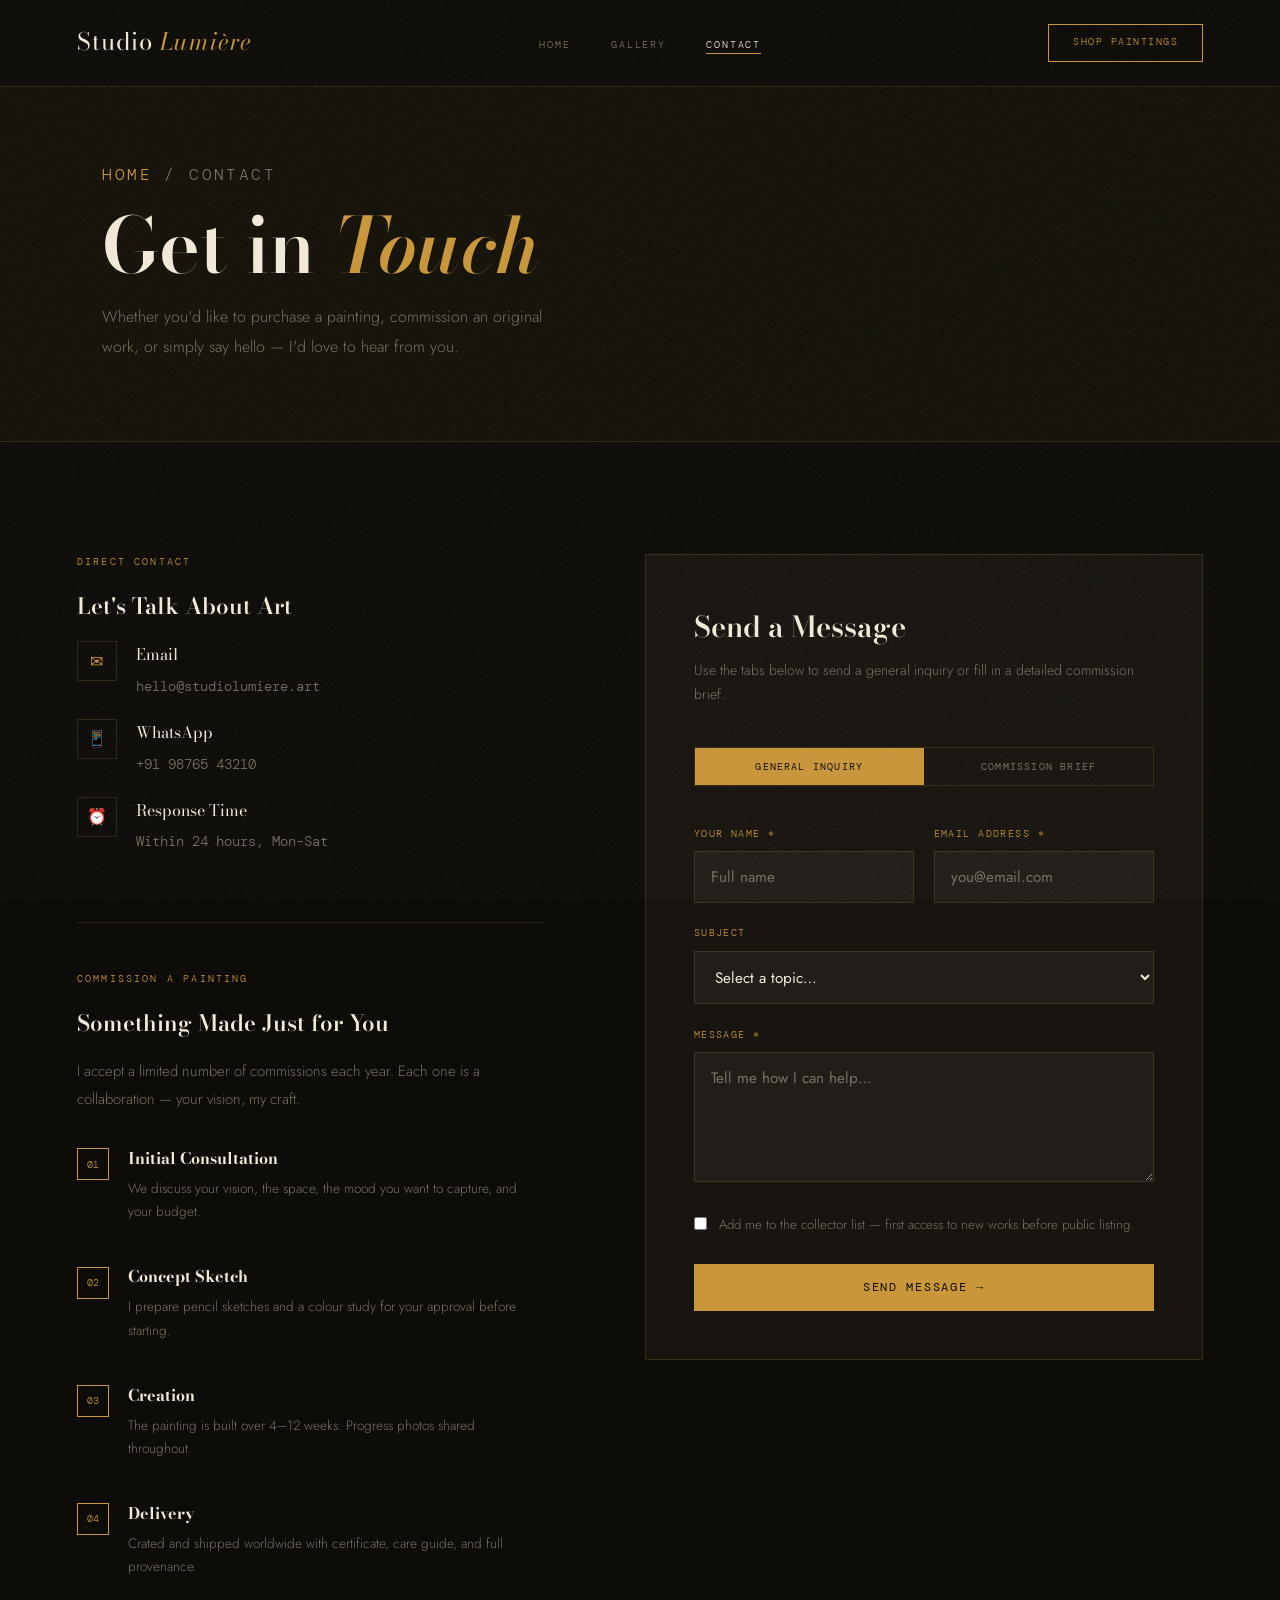
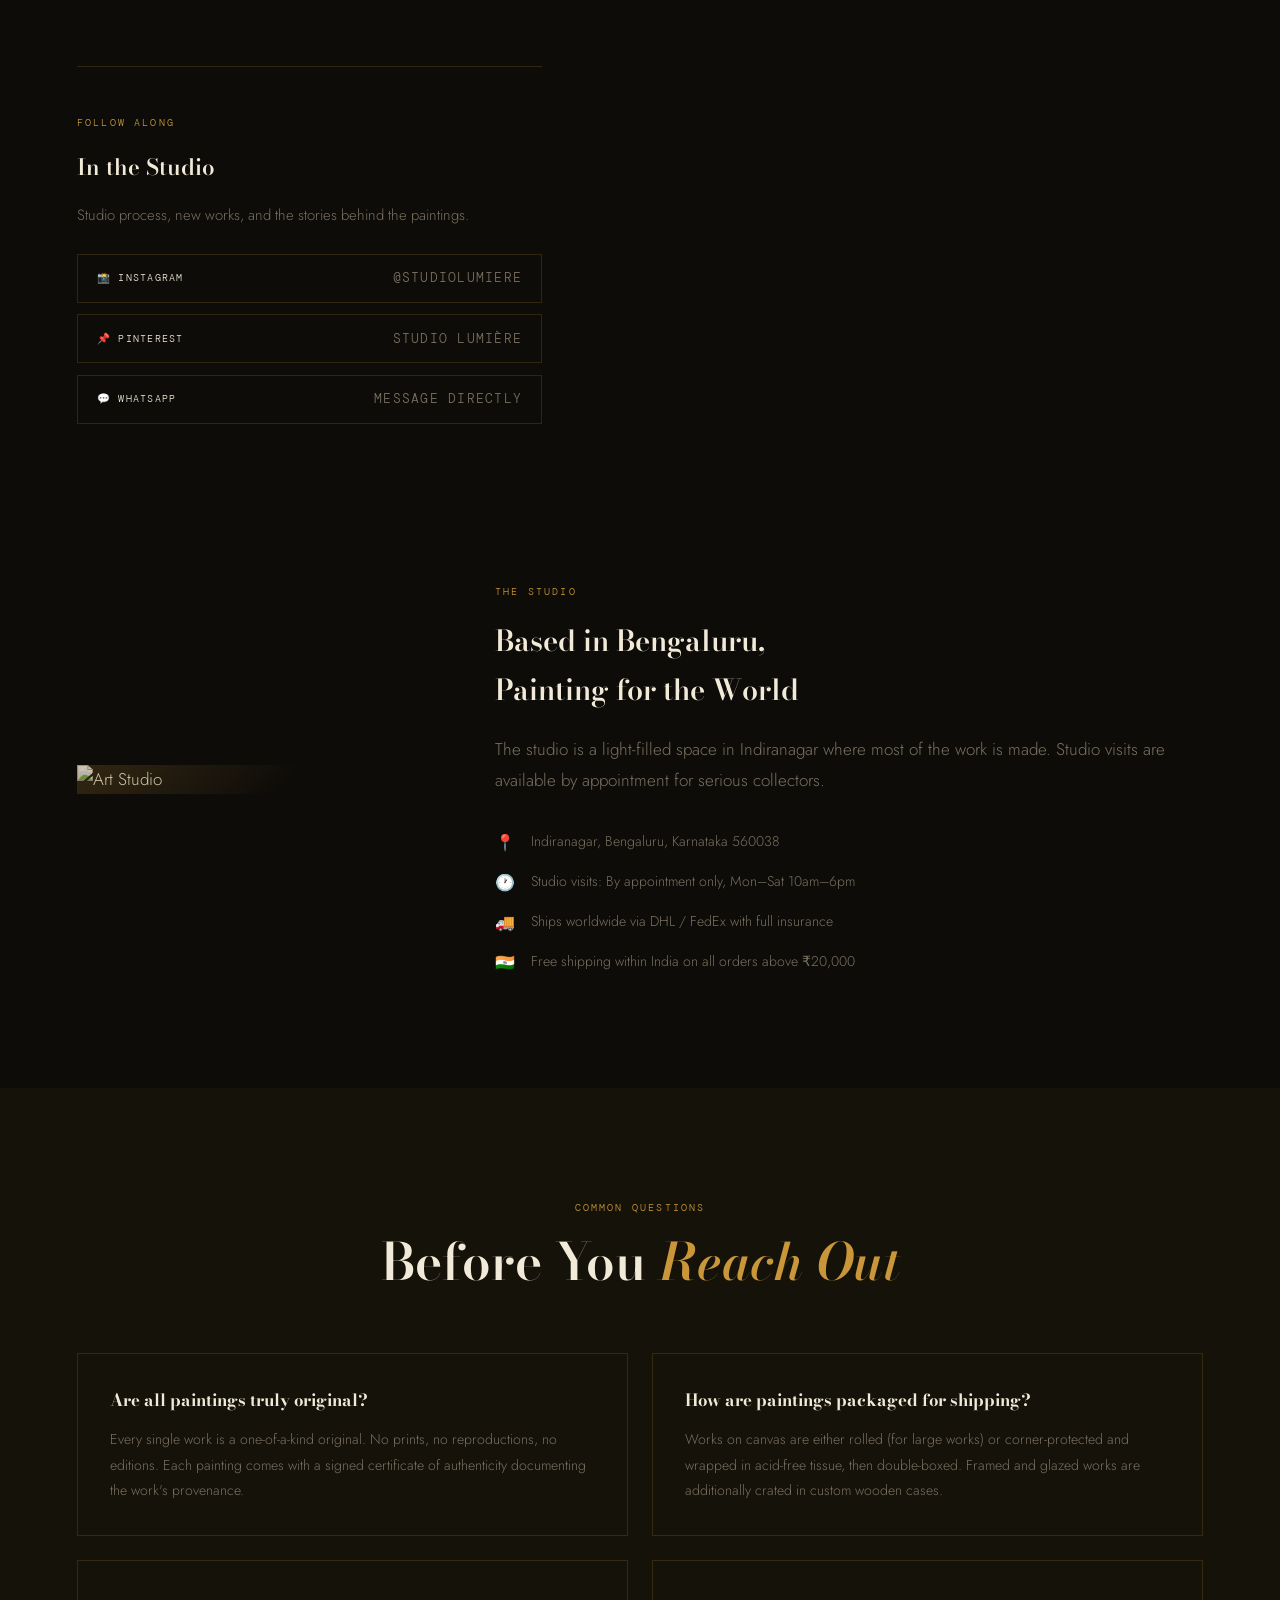
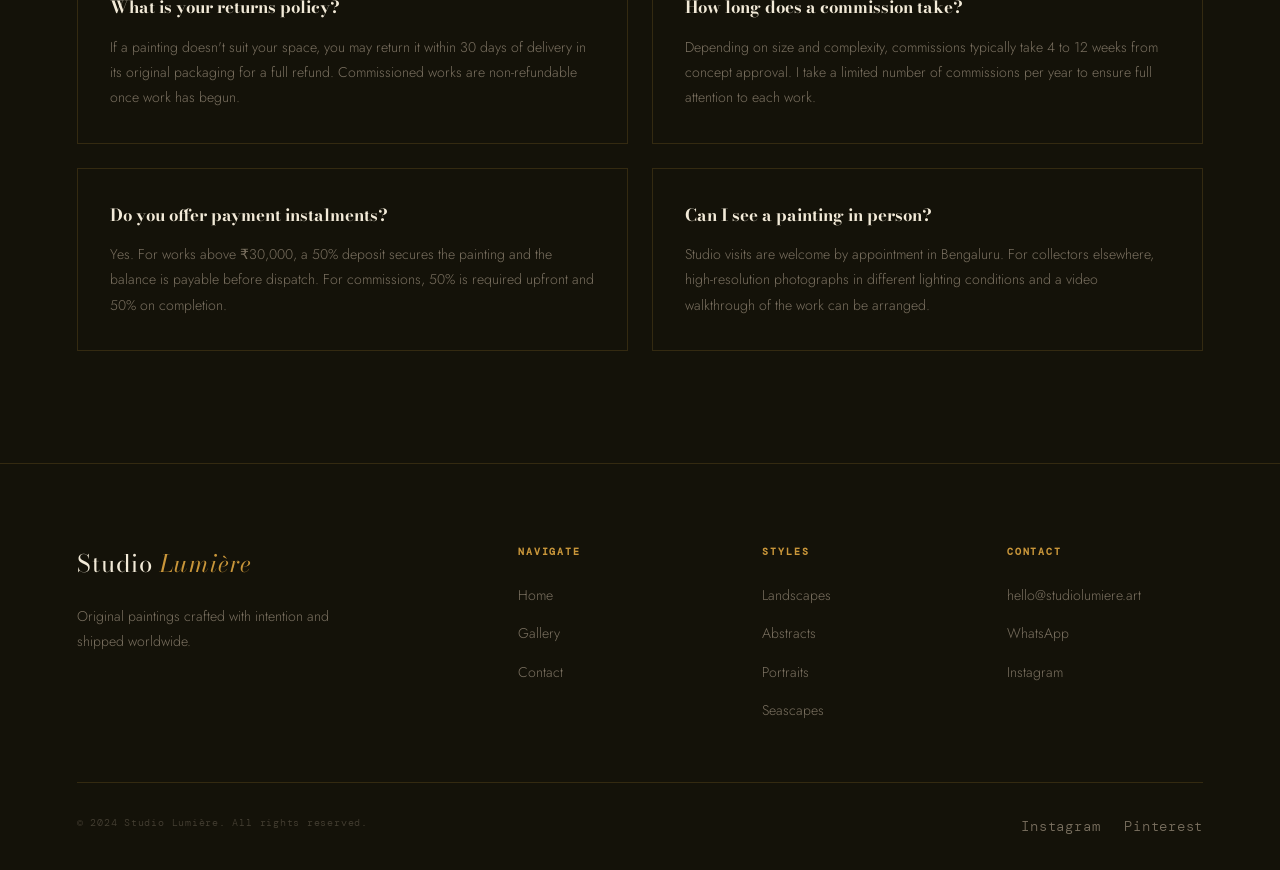
==== contact.html @ 9371197e "Add files via upload" ====
<!DOCTYPE html>
<html lang="en">
<head>
  <meta charset="UTF-8"/>
  <meta name="viewport" content="width=device-width, initial-scale=1.0"/>
  <title>Contact & Commission — Studio Lumière</title>
  <link rel="stylesheet" href="style.css"/>
  <style>
    /* ── PAGE HERO ── */
    .page-hero {
      padding: 160px 8vw 80px;
      background: var(--bg2);
      border-bottom: 1px solid var(--border);
    }
    .breadcrumb { font-family:'DM Mono',monospace; font-size:0.6rem; letter-spacing:0.15em; text-transform:uppercase; color:var(--muted); margin-bottom:1rem; }
    .breadcrumb a { color:var(--gold); text-decoration:none; }
    .page-hero h1 { font-family:'Bodoni Moda',serif; font-size:clamp(3rem,6vw,5.5rem); font-weight:600; line-height:1.05; margin-bottom:1rem; }
    .page-hero h1 em { font-style:italic; color:var(--gold); }
    .page-hero p { color:var(--muted); font-size:1rem; max-width:480px; line-height:1.85; }

    /* ── CONTACT LAYOUT ── */
    .contact-section { padding:7rem 6vw; display:grid; grid-template-columns:1fr 1.2fr; gap:8vw; align-items:start; }

    /* ── LEFT: INFO ── */
    .contact-info {}
    .info-block { margin-bottom:3rem; padding-bottom:3rem; border-bottom:1px solid var(--border); }
    .info-block:last-child { border-bottom:none; margin-bottom:0; }
    .info-block h3 { font-family:'Bodoni Moda',serif; font-size:1.4rem; font-weight:600; margin-bottom:1rem; }
    .info-block p { color:var(--muted); font-size:0.93rem; line-height:1.85; margin-bottom:1rem; }
    .contact-item { display:flex; gap:1.2rem; align-items:flex-start; margin-bottom:1.2rem; }
    .contact-icon {
      width:40px; height:40px; border:1px solid var(--border);
      display:flex; align-items:center; justify-content:center;
      font-size:1rem; flex-shrink:0; color:var(--gold);
    }
    .contact-item-text strong { display:block; font-weight:400; font-family:'Bodoni Moda',serif; font-size:1rem; margin-bottom:0.15rem; }
    .contact-item-text span { font-size:0.85rem; color:var(--muted); font-family:'DM Mono',monospace; }

    .social-links { display:flex; flex-direction:column; gap:0.7rem; margin-top:1.5rem; }
    .social-link {
      display:flex; align-items:center; gap:1rem;
      padding:0.8rem 1.2rem; border:1px solid var(--border);
      color:var(--cream); text-decoration:none;
      font-family:'DM Mono',monospace; font-size:0.65rem;
      letter-spacing:0.12em; text-transform:uppercase;
      transition:all 0.25s;
    }
    .social-link:hover { border-color:var(--gold); color:var(--gold); }
    .social-link span { margin-left:auto; color:var(--muted); font-size:0.8rem; }

    /* ── COMMISSION PROCESS ── */
    .commission-steps { margin-top:2rem; }
    .commission-step { display:flex; gap:1.2rem; margin-bottom:1.5rem; }
    .step-dot {
      width:32px; height:32px; border:1px solid var(--gold);
      display:flex; align-items:center; justify-content:center;
      font-family:'DM Mono',monospace; font-size:0.65rem; color:var(--gold);
      flex-shrink:0; margin-top:0.2rem;
    }
    .commission-step h4 { font-family:'Bodoni Moda',serif; font-size:1rem; margin-bottom:0.3rem; }
    .commission-step p { font-size:0.85rem; color:var(--muted); line-height:1.7; }

    /* ── RIGHT: FORM ── */
    .contact-form-wrap {
      background:var(--card);
      border:1px solid var(--border);
      padding:3rem;
      position:sticky; top:110px;
    }
    .form-heading {
      font-family:'Bodoni Moda',serif; font-size:1.8rem;
      font-weight:600; margin-bottom:0.4rem;
    }
    .form-subhead { font-size:0.88rem; color:var(--muted); margin-bottom:2.5rem; line-height:1.7; }

    .tab-switch { display:flex; margin-bottom:2.5rem; border:1px solid var(--border); }
    .tab-btn {
      flex:1; padding:0.75rem;
      font-family:'DM Mono',monospace; font-size:0.62rem;
      letter-spacing:0.12em; text-transform:uppercase;
      background:transparent; border:none; color:var(--muted);
      cursor:pointer; transition:all 0.25s;
    }
    .tab-btn.active { background:var(--gold); color:var(--bg); }

    .form-panel { display:none; }
    .form-panel.active { display:block; }

    .form-row { display:grid; grid-template-columns:1fr 1fr; gap:1.2rem; }
    .form-group { margin-bottom:1.4rem; }
    .form-group label {
      display:block; font-family:'DM Mono',monospace;
      font-size:0.6rem; letter-spacing:0.15em; text-transform:uppercase;
      color:var(--gold); margin-bottom:0.6rem;
    }
    .form-group input,
    .form-group select,
    .form-group textarea {
      width:100%; padding:0.85rem 1rem;
      background:rgba(255,255,255,0.04);
      border:1px solid var(--border); color:var(--cream);
      font-family:'Jost',sans-serif; font-size:0.95rem;
      outline:none; transition:border-color 0.25s;
      resize:vertical;
    }
    .form-group input::placeholder,
    .form-group textarea::placeholder { color:var(--muted); }
    .form-group input:focus,
    .form-group select:focus,
    .form-group textarea:focus { border-color:var(--gold); }
    .form-group select option { background:var(--bg2); }
    .form-group textarea { min-height:130px; }

    .size-options { display:grid; grid-template-columns:repeat(3,1fr); gap:0.6rem; }
    .size-opt {
      padding:0.6rem 0.3rem; text-align:center;
      border:1px solid var(--border); cursor:pointer;
      font-family:'DM Mono',monospace; font-size:0.6rem;
      letter-spacing:0.08em; color:var(--muted);
      transition:all 0.25s; user-select:none;
    }
    .size-opt:hover, .size-opt.selected { border-color:var(--gold); color:var(--gold); background:rgba(201,150,58,0.06); }

    .budget-slider-wrap { margin-top:0.5rem; }
    .budget-display {
      font-family:'Bodoni Moda',serif; font-size:1.4rem;
      color:var(--gold); margin-bottom:0.6rem; display:block;
    }
    input[type=range] {
      width:100%; appearance:none; height:2px;
      background:var(--border); outline:none;
    }
    input[type=range]::-webkit-slider-thumb {
      appearance:none; width:16px; height:16px;
      border-radius:0; background:var(--gold); cursor:pointer;
    }

    .form-checkbox { display:flex; align-items:flex-start; gap:0.8rem; margin-bottom:1.8rem; }
    .form-checkbox input[type=checkbox] { margin-top:3px; accent-color:var(--gold); }
    .form-checkbox label { font-size:0.83rem; color:var(--muted); line-height:1.6; cursor:pointer; }

    .submit-btn {
      width:100%; padding:1rem;
      background:var(--gold); color:var(--bg);
      font-family:'DM Mono',monospace; font-size:0.72rem;
      letter-spacing:0.15em; text-transform:uppercase;
      border:none; cursor:pointer; transition:background 0.3s, transform 0.2s;
    }
    .submit-btn:hover { background:var(--gold2); transform:translateY(-1px); }

    /* ── SUCCESS MESSAGE ── */
    .success-msg {
      display:none; text-align:center; padding:3rem 1rem;
    }
    .success-icon { font-size:3rem; margin-bottom:1rem; display:block; }
    .success-msg h3 { font-family:'Bodoni Moda',serif; font-size:1.6rem; margin-bottom:0.8rem; }
    .success-msg p { color:var(--muted); line-height:1.8; }

    /* ── MAP / LOCATION ── */
    .location-section { padding:0 6vw 7rem; }
    .location-grid { display:grid; grid-template-columns:1fr 2fr; gap:4rem; align-items:center; }
    .location-image { position:relative; overflow:hidden; }
    .location-image img { width:100%; display:block; filter:sepia(20%) contrast(1.1) brightness(0.8); }
    .location-image::before {
      content:''; position:absolute; inset:0;
      background:linear-gradient(135deg, rgba(201,150,58,0.2) 0%, transparent 60%);
      z-index:1;
    }
    .location-info h3 { font-family:'Bodoni Moda',serif; font-size:1.8rem; font-weight:600; margin-bottom:1.2rem; }
    .location-info p { color:var(--muted); line-height:1.85; margin-bottom:2rem; }
    .location-details { display:flex; flex-direction:column; gap:0.8rem; }
    .loc-detail { display:flex; gap:1rem; align-items:center; }
    .loc-detail-icon { color:var(--gold); font-size:1rem; width:20px; }
    .loc-detail-text { font-size:0.88rem; color:var(--muted); }

    /* ── FAQ ── */
    .faq-section { padding:0 6vw 7rem; background:var(--bg2); padding-top:7rem; }
    .faq-grid { display:grid; grid-template-columns:1fr 1fr; gap:1.5rem; margin-top:4rem; }
    .faq-item { border:1px solid var(--border); padding:2rem; transition:border-color 0.3s; }
    .faq-item:hover { border-color:var(--gold); }
    .faq-q { font-family:'Bodoni Moda',serif; font-size:1.05rem; margin-bottom:0.8rem; color:var(--cream); }
    .faq-a { font-size:0.88rem; color:var(--muted); line-height:1.8; }

    @media(max-width:900px){
      .contact-section{grid-template-columns:1fr}
      .contact-form-wrap{position:static}
      .location-grid{grid-template-columns:1fr}
      .faq-grid{grid-template-columns:1fr}
    }
    @media(max-width:580px){
      .form-row{grid-template-columns:1fr}
      .size-options{grid-template-columns:1fr 1fr}
    }
  </style>
</head>
<body>

<nav>
  <a href="index.html" class="logo">Studio <span>Lumière</span></a>
  <ul class="nav-links">
    <li><a href="index.html">Home</a></li>
    <li><a href="gallery.html" class="hide-mobile">Gallery</a></li>
    <li><a href="contact.html" class="active">Contact</a></li>
  </ul>
  <a href="gallery.html" class="nav-cta">Shop Paintings</a>
</nav>

<!-- PAGE HERO -->
<div class="page-hero">
  <p class="breadcrumb"><a href="index.html">Home</a> / Contact</p>
  <h1>Get in <em>Touch</em></h1>
  <p>Whether you'd like to purchase a painting, commission an original work, or simply say hello — I'd love to hear from you.</p>
</div>

<!-- CONTACT SECTION -->
<section class="contact-section">

  <!-- LEFT INFO -->
  <div class="contact-info">
    <div class="info-block">
      <span class="eyebrow">Direct Contact</span>
      <h3>Let's Talk About Art</h3>
      <div class="contact-item">
        <div class="contact-icon">✉</div>
        <div class="contact-item-text">
          <strong>Email</strong>
          <span>hello@studiolumiere.art</span>
        </div>
      </div>
      <div class="contact-item">
        <div class="contact-icon">📱</div>
        <div class="contact-item-text">
          <strong>WhatsApp</strong>
          <span>+91 98765 43210</span>
        </div>
      </div>
      <div class="contact-item">
        <div class="contact-icon">⏰</div>
        <div class="contact-item-text">
          <strong>Response Time</strong>
          <span>Within 24 hours, Mon–Sat</span>
        </div>
      </div>
    </div>

    <div class="info-block">
      <span class="eyebrow">Commission a Painting</span>
      <h3>Something Made Just for You</h3>
      <p>I accept a limited number of commissions each year. Each one is a collaboration — your vision, my craft.</p>
      <div class="commission-steps">
        <div class="commission-step">
          <div class="step-dot">01</div>
          <div>
            <h4>Initial Consultation</h4>
            <p>We discuss your vision, the space, the mood you want to capture, and your budget.</p>
          </div>
        </div>
        <div class="commission-step">
          <div class="step-dot">02</div>
          <div>
            <h4>Concept Sketch</h4>
            <p>I prepare pencil sketches and a colour study for your approval before starting.</p>
          </div>
        </div>
        <div class="commission-step">
          <div class="step-dot">03</div>
          <div>
            <h4>Creation</h4>
            <p>The painting is built over 4–12 weeks. Progress photos shared throughout.</p>
          </div>
        </div>
        <div class="commission-step">
          <div class="step-dot">04</div>
          <div>
            <h4>Delivery</h4>
            <p>Crated and shipped worldwide with certificate, care guide, and full provenance.</p>
          </div>
        </div>
      </div>
    </div>

    <div class="info-block">
      <span class="eyebrow">Follow Along</span>
      <h3>In the Studio</h3>
      <p>Studio process, new works, and the stories behind the paintings.</p>
      <div class="social-links">
        <a href="#" class="social-link">📸 Instagram <span>@studiolumiere</span></a>
        <a href="#" class="social-link">📌 Pinterest <span>Studio Lumière</span></a>
        <a href="#" class="social-link">💬 WhatsApp <span>Message directly</span></a>
      </div>
    </div>
  </div>

  <!-- RIGHT: FORM -->
  <div class="contact-form-wrap">
    <h2 class="form-heading">Send a Message</h2>
    <p class="form-subhead">Use the tabs below to send a general inquiry or fill in a detailed commission brief.</p>
    <div class="tab-switch">
      <button class="tab-btn active" onclick="switchTab('general', this)">General Inquiry</button>
      <button class="tab-btn" onclick="switchTab('commission', this)">Commission Brief</button>
    </div>

    <!-- GENERAL FORM -->
    <div class="form-panel active" id="panel-general">
      <div class="form-row">
        <div class="form-group">
          <label>Your Name *</label>
          <input type="text" placeholder="Full name" id="g-name"/>
        </div>
        <div class="form-group">
          <label>Email Address *</label>
          <input type="email" placeholder="you@email.com" id="g-email"/>
        </div>
      </div>
      <div class="form-group">
        <label>Subject</label>
        <select id="g-subject">
          <option value="">Select a topic…</option>
          <option>Purchase Inquiry</option>
          <option>Shipping & Delivery</option>
          <option>Returns & Exchanges</option>
          <option>Commission Inquiry</option>
          <option>Press & Collaboration</option>
          <option>Other</option>
        </select>
      </div>
      <div class="form-group">
        <label>Message *</label>
        <textarea placeholder="Tell me how I can help…" id="g-message"></textarea>
      </div>
      <div class="form-checkbox">
        <input type="checkbox" id="g-newsletter"/>
        <label for="g-newsletter">Add me to the collector list — first access to new works before public listing.</label>
      </div>
      <button class="submit-btn" onclick="submitForm('general')">Send Message →</button>
    </div>

    <!-- COMMISSION FORM -->
    <div class="form-panel" id="panel-commission">
      <div class="form-row">
        <div class="form-group">
          <label>Your Name *</label>
          <input type="text" placeholder="Full name"/>
        </div>
        <div class="form-group">
          <label>Email *</label>
          <input type="email" placeholder="you@email.com"/>
        </div>
      </div>
      <div class="form-group">
        <label>Style Preference</label>
        <select>
          <option value="">Choose a style…</option>
          <option>Landscape</option>
          <option>Abstract</option>
          <option>Portrait</option>
          <option>Nature / Botanical</option>
          <option>Seascape</option>
          <option>Open to suggestions</option>
        </select>
      </div>
      <div class="form-group">
        <label>Preferred Medium</label>
        <select>
          <option value="">Choose a medium…</option>
          <option>Oil on Canvas</option>
          <option>Oil on Linen</option>
          <option>Acrylic on Canvas</option>
          <option>Watercolour on Paper</option>
          <option>Mixed Media</option>
          <option>Artist's Recommendation</option>
        </select>
      </div>
      <div class="form-group">
        <label>Preferred Size (cm)</label>
        <div class="size-options" id="sizeOptions">
          <div class="size-opt" onclick="selectSize(this)">30×40</div>
          <div class="size-opt" onclick="selectSize(this)">50×70</div>
          <div class="size-opt" onclick="selectSize(this)">60×80</div>
          <div class="size-opt" onclick="selectSize(this)">80×100</div>
          <div class="size-opt" onclick="selectSize(this)">90×120</div>
          <div class="size-opt" onclick="selectSize(this)">Custom</div>
        </div>
      </div>
      <div class="form-group">
        <label>Budget Range (₹)</label>
        <div class="budget-slider-wrap">
          <span class="budget-display" id="budgetDisplay">₹ 25,000</span>
          <input type="range" id="budgetSlider" min="15000" max="200000" step="5000" value="25000"
            oninput="updateBudget(this.value)"/>
        </div>
      </div>
      <div class="form-group">
        <label>Tell Me About Your Vision *</label>
        <textarea placeholder="Describe the subject, mood, colours, the room it will hang in, any references or inspiration…" style="min-height:140px"></textarea>
      </div>
      <div class="form-group">
        <label>Deadline / Timeline</label>
        <input type="text" placeholder="e.g. Gift by Dec 2024, no rush, etc."/>
      </div>
      <div class="form-checkbox">
        <input type="checkbox" id="c-newsletter"/>
        <label for="c-newsletter">Add me to the collector list — first access to new works before public listing.</label>
      </div>
      <button class="submit-btn" onclick="submitForm('commission')">Submit Commission Brief →</button>
    </div>

    <!-- SUCCESS -->
    <div class="success-msg" id="successMsg">
      <span class="success-icon">✦</span>
      <h3>Message Received</h3>
      <p>Thank you for reaching out. I'll get back to you within 24 hours with care and attention. In the meantime, keep exploring the gallery.</p>
      <a href="gallery.html" class="btn-gold" style="margin-top:2rem; display:inline-block;">Browse Gallery</a>
    </div>
  </div>
</section>

<!-- STUDIO LOCATION -->
<section class="location-section">
  <div class="location-grid">
    <div class="location-image">
      <img src="https://images.unsplash.com/photo-1513475382585-d06e58bcb0e0?w=600&q=85" alt="Art Studio" loading="lazy"/>
    </div>
    <div class="location-info">
      <span class="eyebrow">The Studio</span>
      <h3>Based in Bengaluru,<br>Painting for the World</h3>
      <p>The studio is a light-filled space in Indiranagar where most of the work is made. Studio visits are available by appointment for serious collectors.</p>
      <div class="location-details">
        <div class="loc-detail">
          <span class="loc-detail-icon">📍</span>
          <span class="loc-detail-text">Indiranagar, Bengaluru, Karnataka 560038</span>
        </div>
        <div class="loc-detail">
          <span class="loc-detail-icon">🕐</span>
          <span class="loc-detail-text">Studio visits: By appointment only, Mon–Sat 10am–6pm</span>
        </div>
        <div class="loc-detail">
          <span class="loc-detail-icon">🚚</span>
          <span class="loc-detail-text">Ships worldwide via DHL / FedEx with full insurance</span>
        </div>
        <div class="loc-detail">
          <span class="loc-detail-icon">🇮🇳</span>
          <span class="loc-detail-text">Free shipping within India on all orders above ₹20,000</span>
        </div>
      </div>
    </div>
  </div>
</section>

<!-- FAQ -->
<section class="faq-section">
  <div style="text-align:center">
    <span class="eyebrow">Common Questions</span>
    <h2 class="section-title">Before You <em>Reach Out</em></h2>
  </div>
  <div class="faq-grid">
    <div class="faq-item">
      <h3 class="faq-q">Are all paintings truly original?</h3>
      <p class="faq-a">Every single work is a one-of-a-kind original. No prints, no reproductions, no editions. Each painting comes with a signed certificate of authenticity documenting the work's provenance.</p>
    </div>
    <div class="faq-item">
      <h3 class="faq-q">How are paintings packaged for shipping?</h3>
      <p class="faq-a">Works on canvas are either rolled (for large works) or corner-protected and wrapped in acid-free tissue, then double-boxed. Framed and glazed works are additionally crated in custom wooden cases.</p>
    </div>
    <div class="faq-item">
      <h3 class="faq-q">What is your returns policy?</h3>
      <p class="faq-a">If a painting doesn't suit your space, you may return it within 30 days of delivery in its original packaging for a full refund. Commissioned works are non-refundable once work has begun.</p>
    </div>
    <div class="faq-item">
      <h3 class="faq-q">How long does a commission take?</h3>
      <p class="faq-a">Depending on size and complexity, commissions typically take 4 to 12 weeks from concept approval. I take a limited number of commissions per year to ensure full attention to each work.</p>
    </div>
    <div class="faq-item">
      <h3 class="faq-q">Do you offer payment instalments?</h3>
      <p class="faq-a">Yes. For works above ₹30,000, a 50% deposit secures the painting and the balance is payable before dispatch. For commissions, 50% is required upfront and 50% on completion.</p>
    </div>
    <div class="faq-item">
      <h3 class="faq-q">Can I see a painting in person?</h3>
      <p class="faq-a">Studio visits are welcome by appointment in Bengaluru. For collectors elsewhere, high-resolution photographs in different lighting conditions and a video walkthrough of the work can be arranged.</p>
    </div>
  </div>
</section>

<!-- FOOTER -->
<footer>
  <div class="footer-grid">
    <div class="footer-brand">
      <a href="index.html" class="logo">Studio <span>Lumière</span></a>
      <p>Original paintings crafted with intention and shipped worldwide.</p>
    </div>
    <div class="footer-col"><h4>Navigate</h4><ul>
      <li><a href="index.html">Home</a></li>
      <li><a href="gallery.html">Gallery</a></li>
      <li><a href="contact.html">Contact</a></li>
    </ul></div>
    <div class="footer-col"><h4>Styles</h4><ul>
      <li><a href="gallery.html">Landscapes</a></li>
      <li><a href="gallery.html">Abstracts</a></li>
      <li><a href="gallery.html">Portraits</a></li>
      <li><a href="gallery.html">Seascapes</a></li>
    </ul></div>
    <div class="footer-col"><h4>Contact</h4><ul>
      <li><a href="mailto:hello@studiolumiere.art">hello@studiolumiere.art</a></li>
      <li><a href="#">WhatsApp</a></li>
      <li><a href="#">Instagram</a></li>
    </ul></div>
  </div>
  <div class="footer-bottom">
    <span>© 2024 Studio Lumière. All rights reserved.</span>
    <div class="footer-social"><a href="#">Instagram</a><a href="#">Pinterest</a></div>
  </div>
</footer>

<div class="toast" id="toast"></div>

<script>
function switchTab(tab, btn) {
  document.querySelectorAll('.tab-btn').forEach(b => b.classList.remove('active'));
  btn.classList.add('active');
  document.querySelectorAll('.form-panel').forEach(p => p.classList.remove('active'));
  document.getElementById('panel-' + tab).classList.add('active');
}

function selectSize(el) {
  document.querySelectorAll('.size-opt').forEach(o => o.classList.remove('selected'));
  el.classList.add('selected');
}

function updateBudget(val) {
  const num = parseInt(val);
  document.getElementById('budgetDisplay').textContent = '₹ ' + num.toLocaleString('en-IN');
}

function submitForm(type) {
  const name = type === 'general' ? document.getElementById('g-name').value : null;
  const email = type === 'general' ? document.getElementById('g-email').value : null;
  if(type === 'general' && (!name || !email)) {
    showToast('Please fill in your name and email.');
    return;
  }
  document.querySelectorAll('.form-panel').forEach(p => p.classList.remove('active'));
  document.querySelector('.tab-switch').style.display = 'none';
  document.getElementById('successMsg').style.display = 'block';
  document.querySelector('.form-heading').style.display = 'none';
  document.querySelector('.form-subhead').style.display = 'none';
  showToast('✦ Message sent successfully!');
}

function showToast(msg) {
  const t = document.getElementById('toast');
  t.textContent = msg;
  t.classList.add('show');
  setTimeout(() => t.classList.remove('show'), 3000);
}
</script>
</body>
</html>
---- style.css ----
@import url('https://fonts.googleapis.com/css2?family=Bodoni+Moda:ital,wght@0,400;0,600;0,700;1,400;1,600&family=Jost:wght@200;300;400;500&family=DM+Mono:wght@300;400&display=swap');

*, *::before, *::after { box-sizing: border-box; margin: 0; padding: 0; }

:root {
  --bg: #0e0c09;
  --bg2: #141209;
  --cream: #f2ead8;
  --cream2: #e8dfc8;
  --gold: #c9963a;
  --gold2: #e8b84b;
  --rust: #9c3d1e;
  --muted: #7a7060;
  --border: rgba(201,150,58,0.18);
  --card: #181510;
}

html { scroll-behavior: smooth; }

body {
  background: var(--bg);
  color: var(--cream);
  font-family: 'Jost', sans-serif;
  font-weight: 300;
  font-size: 17px;
  line-height: 1.7;
  min-height: 100vh;
  overflow-x: hidden;
}

/* grain overlay */
body::after {
  content: '';
  position: fixed; inset: 0;
  background-image: url("data:image/svg+xml,%3Csvg viewBox='0 0 512 512' xmlns='http://www.w3.org/2000/svg'%3E%3Cfilter id='g'%3E%3CfeTurbulence type='fractalNoise' baseFrequency='0.7' numOctaves='4' stitchTiles='stitch'/%3E%3C/filter%3E%3Crect width='100%25' height='100%25' filter='url(%23g)' opacity='0.035'/%3E%3C/svg%3E");
  pointer-events: none; z-index: 9998;
}

/* ── NAV ── */
nav {
  position: fixed; top: 0; left: 0; right: 0; z-index: 500;
  display: flex; align-items: center; justify-content: space-between;
  padding: 1.4rem 6vw;
  background: rgba(14,12,9,0.88);
  backdrop-filter: blur(20px);
  border-bottom: 1px solid var(--border);
}
.logo {
  font-family: 'Bodoni Moda', serif;
  font-size: 1.5rem;
  color: var(--cream);
  text-decoration: none;
  letter-spacing: 0.04em;
}
.logo span { color: var(--gold); font-style: italic; }

.nav-links { display: flex; gap: 2.5rem; list-style: none; align-items: center; }
.nav-links a {
  font-family: 'DM Mono', monospace;
  font-size: 0.65rem;
  letter-spacing: 0.18em;
  text-transform: uppercase;
  color: var(--muted);
  text-decoration: none;
  transition: color 0.3s;
  position: relative;
}
.nav-links a::after {
  content: ''; position: absolute; bottom: -3px; left: 0; right: 0;
  height: 1px; background: var(--gold); transform: scaleX(0);
  transition: transform 0.3s;
}
.nav-links a:hover, .nav-links a.active { color: var(--cream); }
.nav-links a:hover::after, .nav-links a.active::after { transform: scaleX(1); }
.nav-cta {
  font-family: 'DM Mono', monospace;
  font-size: 0.62rem;
  letter-spacing: 0.15em;
  text-transform: uppercase;
  padding: 0.6rem 1.5rem;
  border: 1px solid var(--gold);
  color: var(--gold);
  text-decoration: none;
  transition: all 0.3s;
}
.nav-cta:hover { background: var(--gold); color: var(--bg); }

/* ── FOOTER ── */
footer {
  background: var(--bg2);
  border-top: 1px solid var(--border);
  padding: 5rem 6vw 2rem;
}
.footer-grid {
  display: grid;
  grid-template-columns: 2fr 1fr 1fr 1fr;
  gap: 3rem;
  padding-bottom: 3rem;
  border-bottom: 1px solid var(--border);
  margin-bottom: 2rem;
}
.footer-brand .logo { display: block; margin-bottom: 1.2rem; }
.footer-brand p { font-size: 0.88rem; color: var(--muted); max-width: 260px; line-height: 1.8; }
.footer-col h4 {
  font-family: 'DM Mono', monospace;
  font-size: 0.6rem;
  letter-spacing: 0.2em;
  text-transform: uppercase;
  color: var(--gold);
  margin-bottom: 1.2rem;
}
.footer-col ul { list-style: none; }
.footer-col ul li { margin-bottom: 0.6rem; }
.footer-col ul li a { font-size: 0.88rem; color: var(--muted); text-decoration: none; transition: color 0.25s; }
.footer-col ul li a:hover { color: var(--gold); }
.footer-bottom {
  display: flex; justify-content: space-between;
  font-family: 'DM Mono', monospace;
  font-size: 0.6rem;
  letter-spacing: 0.08em;
  color: rgba(122,112,96,0.5);
}
.footer-social { display: flex; gap: 1.5rem; }
.footer-social a { color: var(--muted); text-decoration: none; font-size: 0.88rem; transition: color 0.25s; }
.footer-social a:hover { color: var(--gold); }

/* ── BUTTONS ── */
.btn-gold {
  display: inline-block;
  padding: 0.9rem 2.5rem;
  background: var(--gold);
  color: var(--bg);
  font-family: 'DM Mono', monospace;
  font-size: 0.68rem;
  letter-spacing: 0.15em;
  text-transform: uppercase;
  text-decoration: none;
  border: none; cursor: pointer;
  transition: background 0.3s, transform 0.2s;
}
.btn-gold:hover { background: var(--gold2); transform: translateY(-2px); }

.btn-outline {
  display: inline-block;
  padding: 0.9rem 2.5rem;
  background: transparent;
  color: var(--cream);
  font-family: 'DM Mono', monospace;
  font-size: 0.68rem;
  letter-spacing: 0.15em;
  text-transform: uppercase;
  text-decoration: none;
  border: 1px solid rgba(242,234,216,0.25);
  cursor: pointer;
  transition: border-color 0.3s, color 0.3s;
}
.btn-outline:hover { border-color: var(--gold); color: var(--gold); }

/* ── SECTION HEADERS ── */
.eyebrow {
  font-family: 'DM Mono', monospace;
  font-size: 0.62rem;
  letter-spacing: 0.22em;
  text-transform: uppercase;
  color: var(--gold);
  display: block; margin-bottom: 1rem;
}
.section-title {
  font-family: 'Bodoni Moda', serif;
  font-size: clamp(2.2rem, 4vw, 3.6rem);
  line-height: 1.1;
  font-weight: 600;
}
.section-title em { font-style: italic; color: var(--gold); }

/* ── MARQUEE ── */
.marquee-strip {
  background: var(--gold);
  padding: 0.75rem 0;
  overflow: hidden;
  white-space: nowrap;
}
.marquee-inner { display: inline-block; animation: marquee 22s linear infinite; }
.marquee-inner span {
  font-family: 'DM Mono', monospace;
  font-size: 0.65rem;
  letter-spacing: 0.18em;
  text-transform: uppercase;
  color: var(--bg);
  padding: 0 2.5rem;
}
.marquee-inner span.dot { padding: 0 0.5rem; }
@keyframes marquee {
  from { transform: translateX(0); }
  to { transform: translateX(-50%); }
}

/* ── ANIMATIONS ── */
@keyframes fadeUp {
  from { opacity: 0; transform: translateY(28px); }
  to { opacity: 1; transform: translateY(0); }
}
@keyframes fadeIn {
  from { opacity: 0; } to { opacity: 1; }
}
.fade-up { animation: fadeUp 0.7s ease both; }
.delay-1 { animation-delay: 0.15s; }
.delay-2 { animation-delay: 0.3s; }
.delay-3 { animation-delay: 0.45s; }
.delay-4 { animation-delay: 0.6s; }

/* ── TOAST ── */
.toast {
  position: fixed; bottom: 2rem; right: 2rem;
  background: var(--card);
  border: 1px solid var(--gold);
  color: var(--cream);
  padding: 1rem 1.8rem;
  font-family: 'DM Mono', monospace;
  font-size: 0.68rem;
  letter-spacing: 0.1em;
  z-index: 600;
  transform: translateY(100px);
  opacity: 0;
  transition: transform 0.35s ease, opacity 0.35s;
}
.toast.show { transform: translateY(0); opacity: 1; }

/* ── RESPONSIVE ── */
@media (max-width: 768px) {
  .footer-grid { grid-template-columns: 1fr 1fr; }
  .nav-links { gap: 1.5rem; }
}
@media (max-width: 560px) {
  .footer-grid { grid-template-columns: 1fr; }
  .nav-links .hide-mobile { display: none; }
  nav { padding: 1rem 4vw; }
}
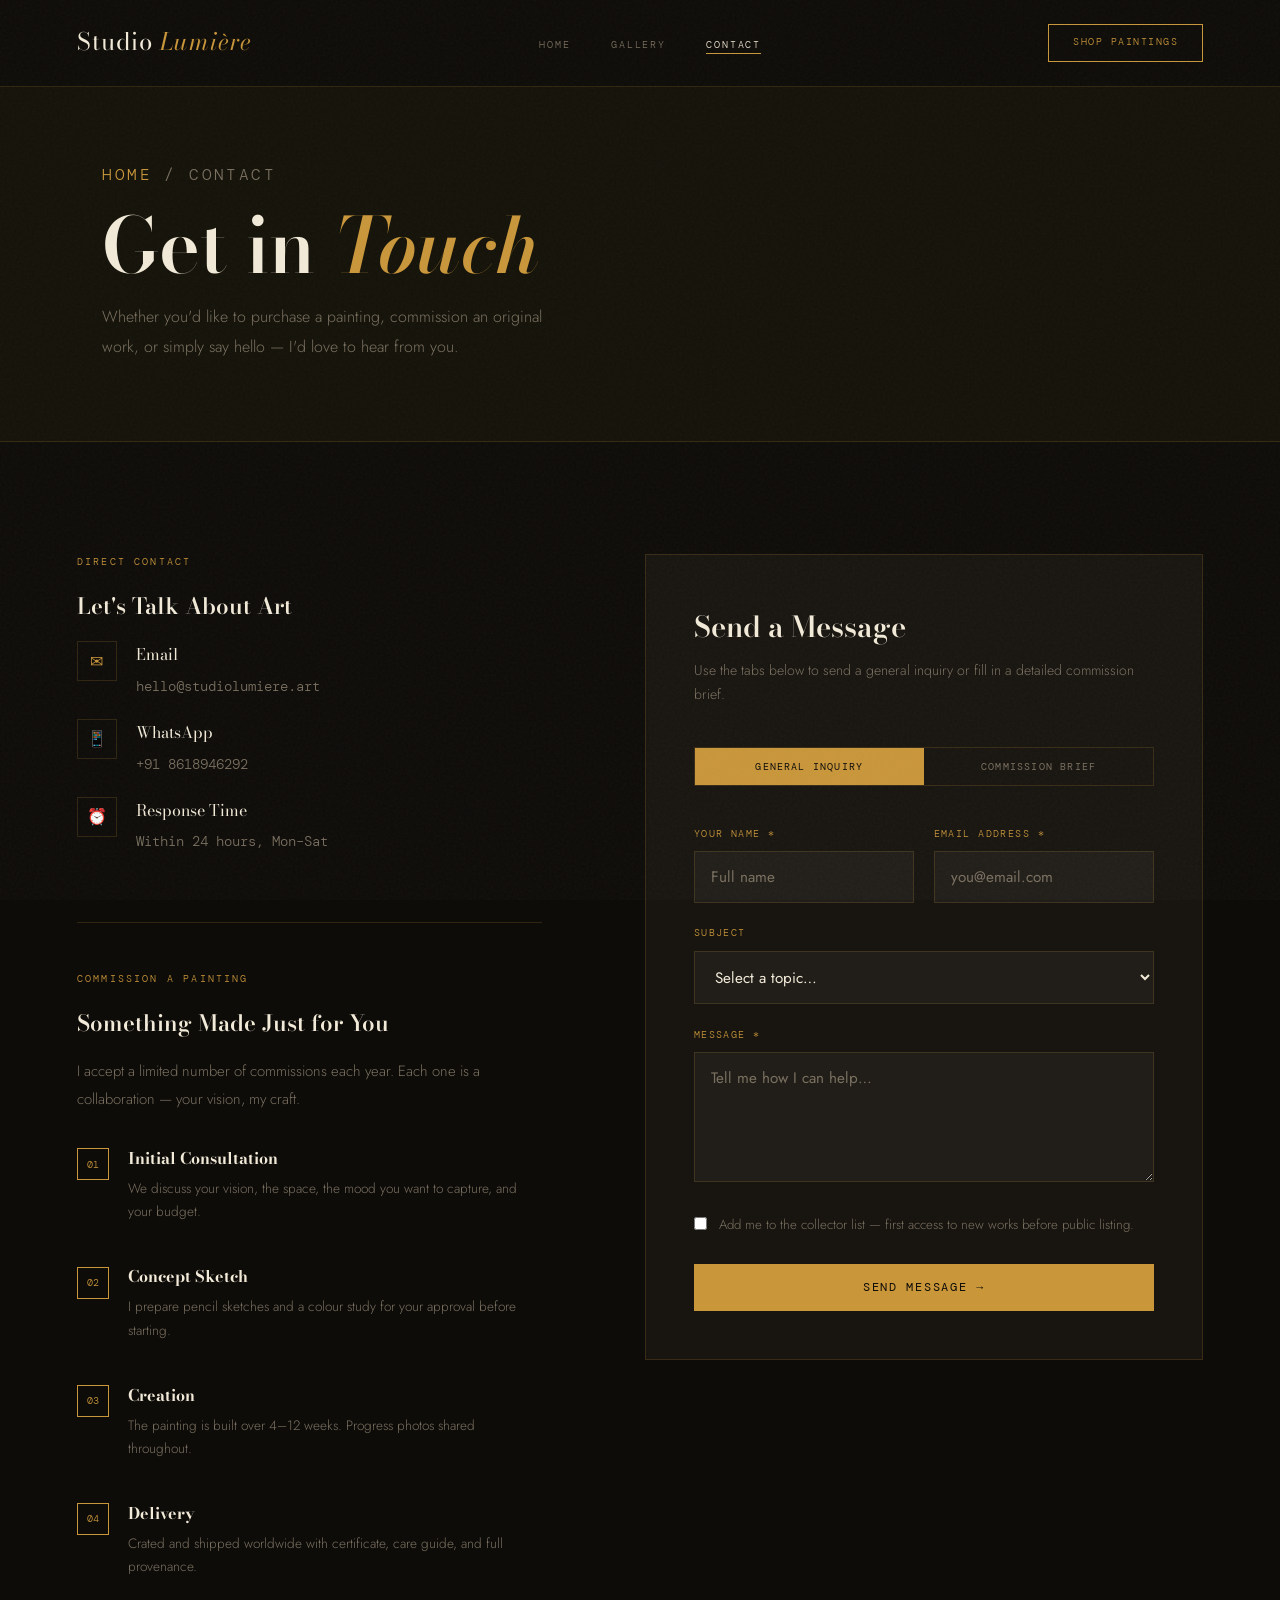
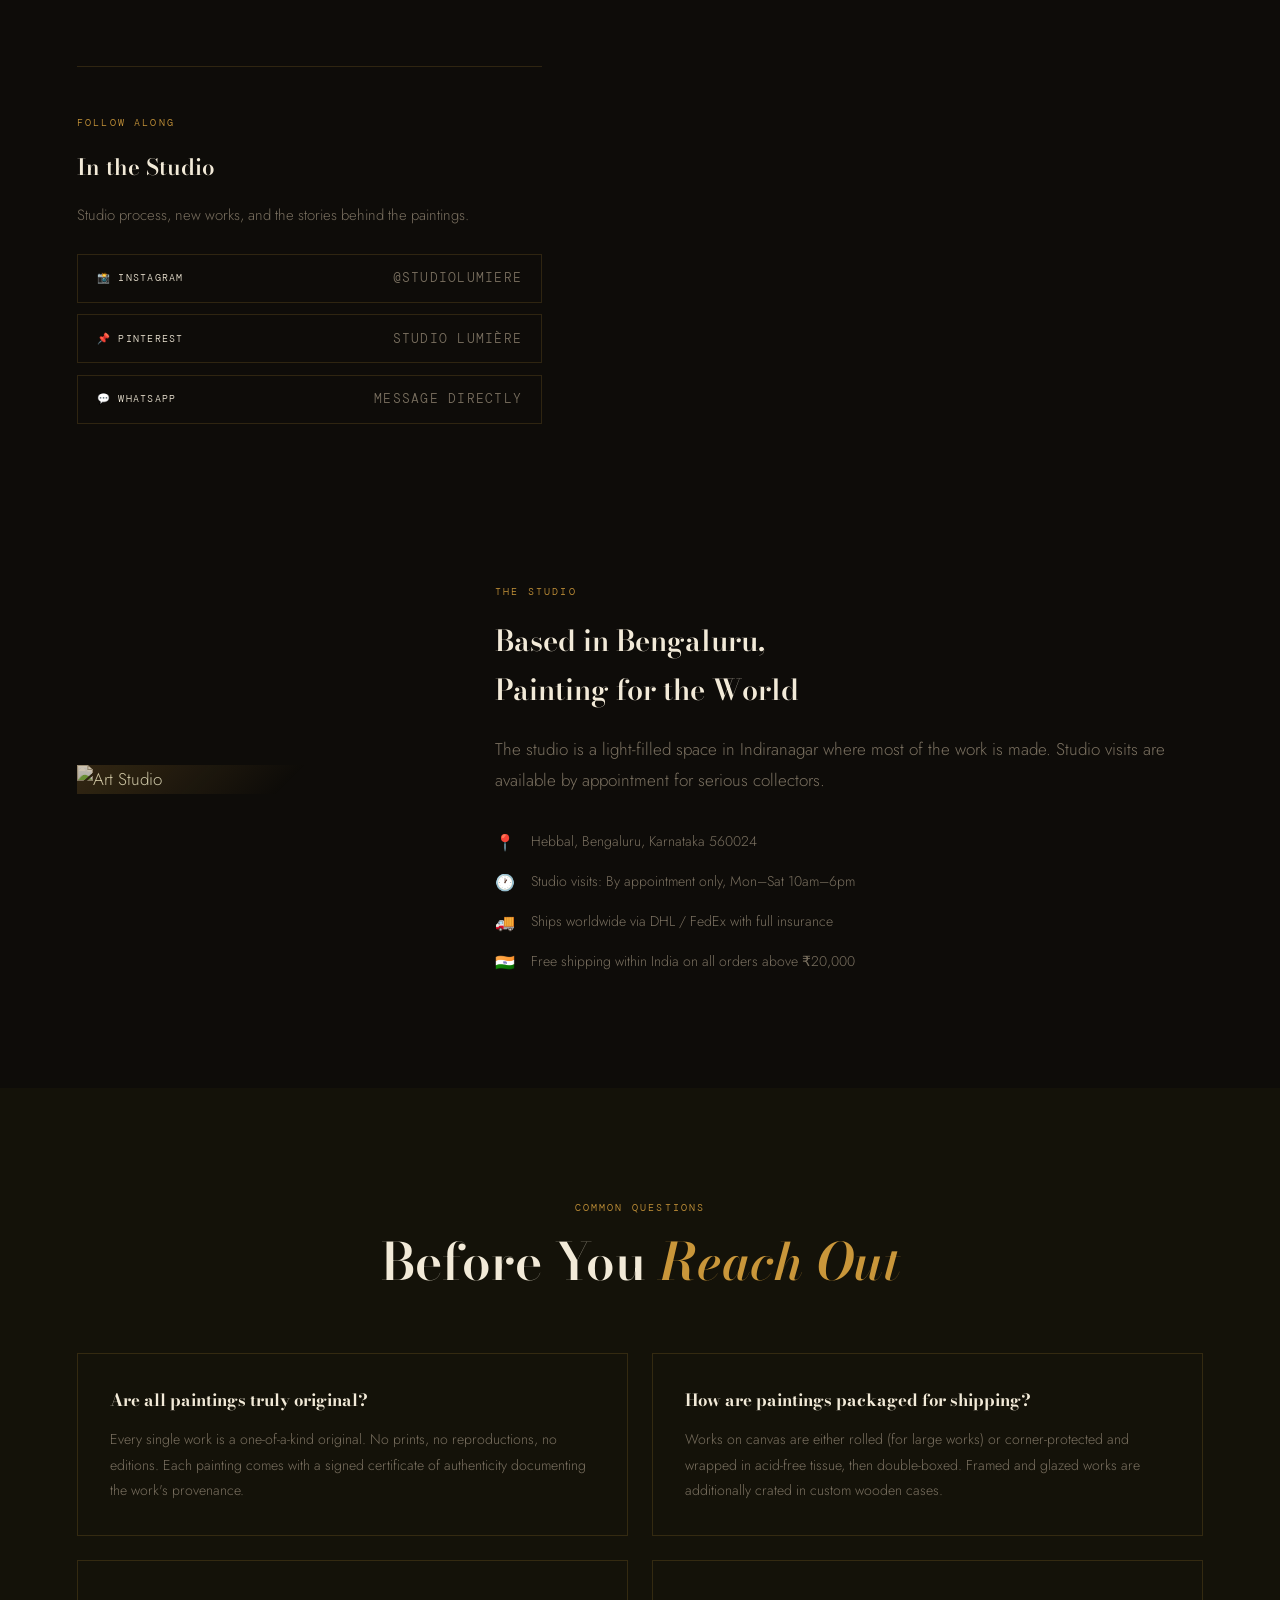
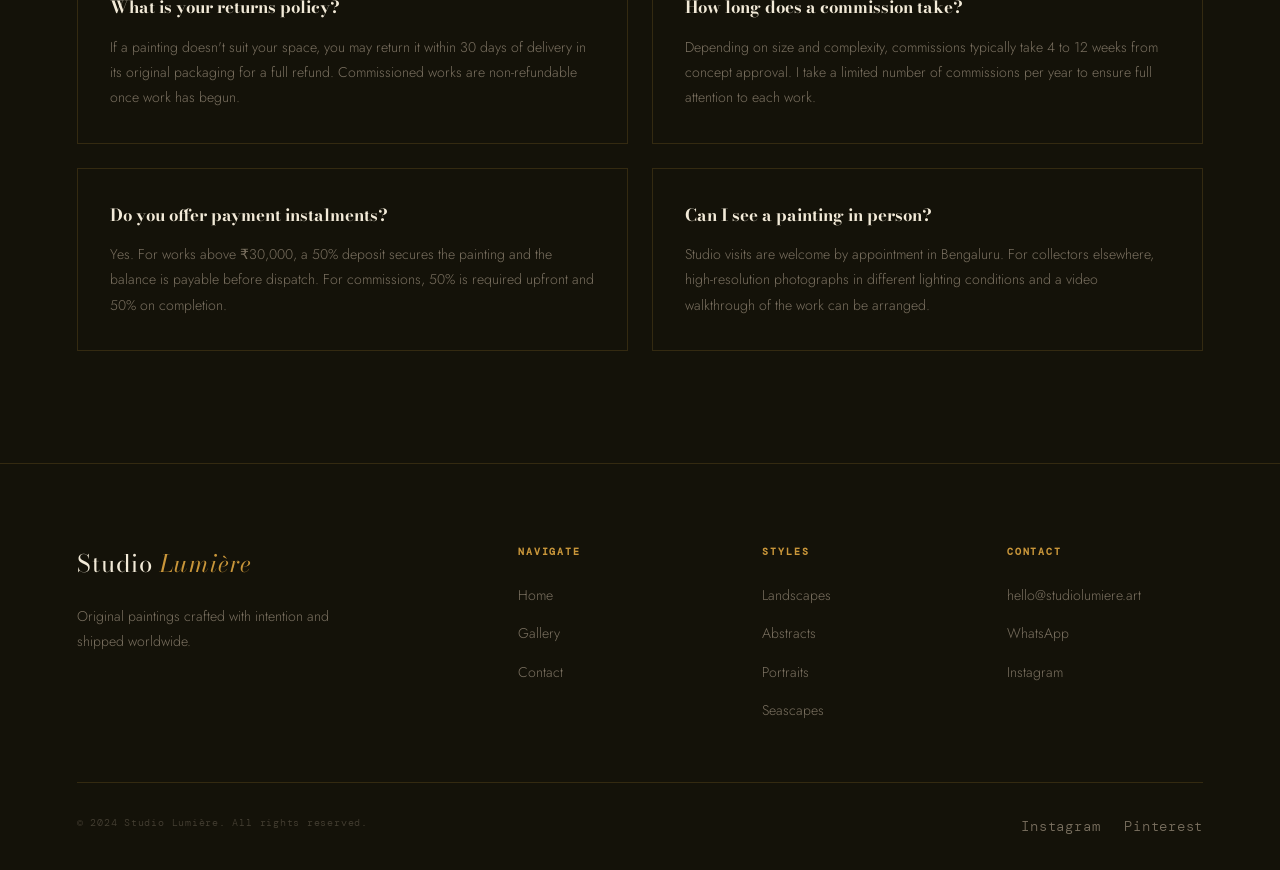
==== commit 78c8e6c6: "Update contact.html" ====
--- a/contact.html
+++ b/contact.html
@@ -231,7 +231,7 @@
         <div class="contact-icon">📱</div>
         <div class="contact-item-text">
           <strong>WhatsApp</strong>
-          <span>+91 98765 43210</span>
+          <span>+91 8618946292</span>
         </div>
       </div>
       <div class="contact-item">
@@ -428,7 +428,7 @@
       <div class="location-details">
         <div class="loc-detail">
           <span class="loc-detail-icon">📍</span>
-          <span class="loc-detail-text">Indiranagar, Bengaluru, Karnataka 560038</span>
+          <span class="loc-detail-text">Hebbal, Bengaluru, Karnataka 560024</span>
         </div>
         <div class="loc-detail">
           <span class="loc-detail-icon">🕐</span>
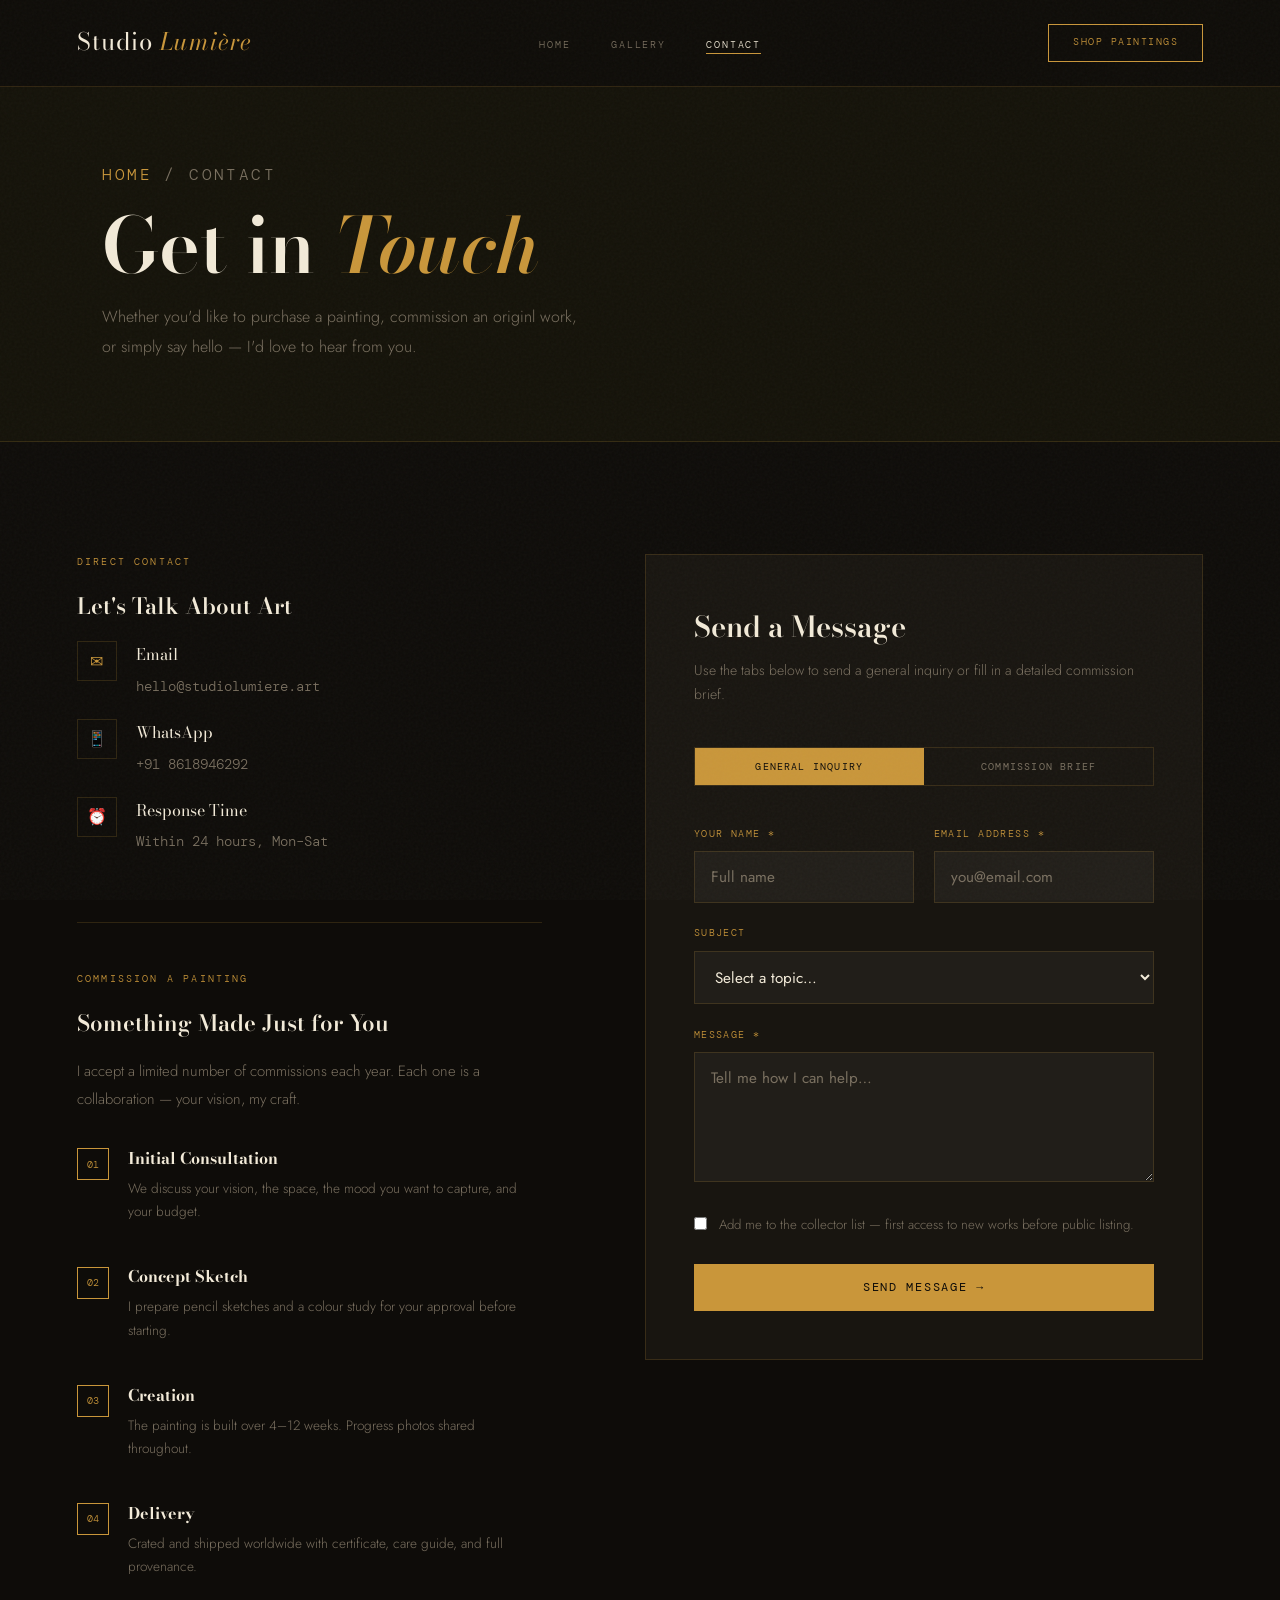
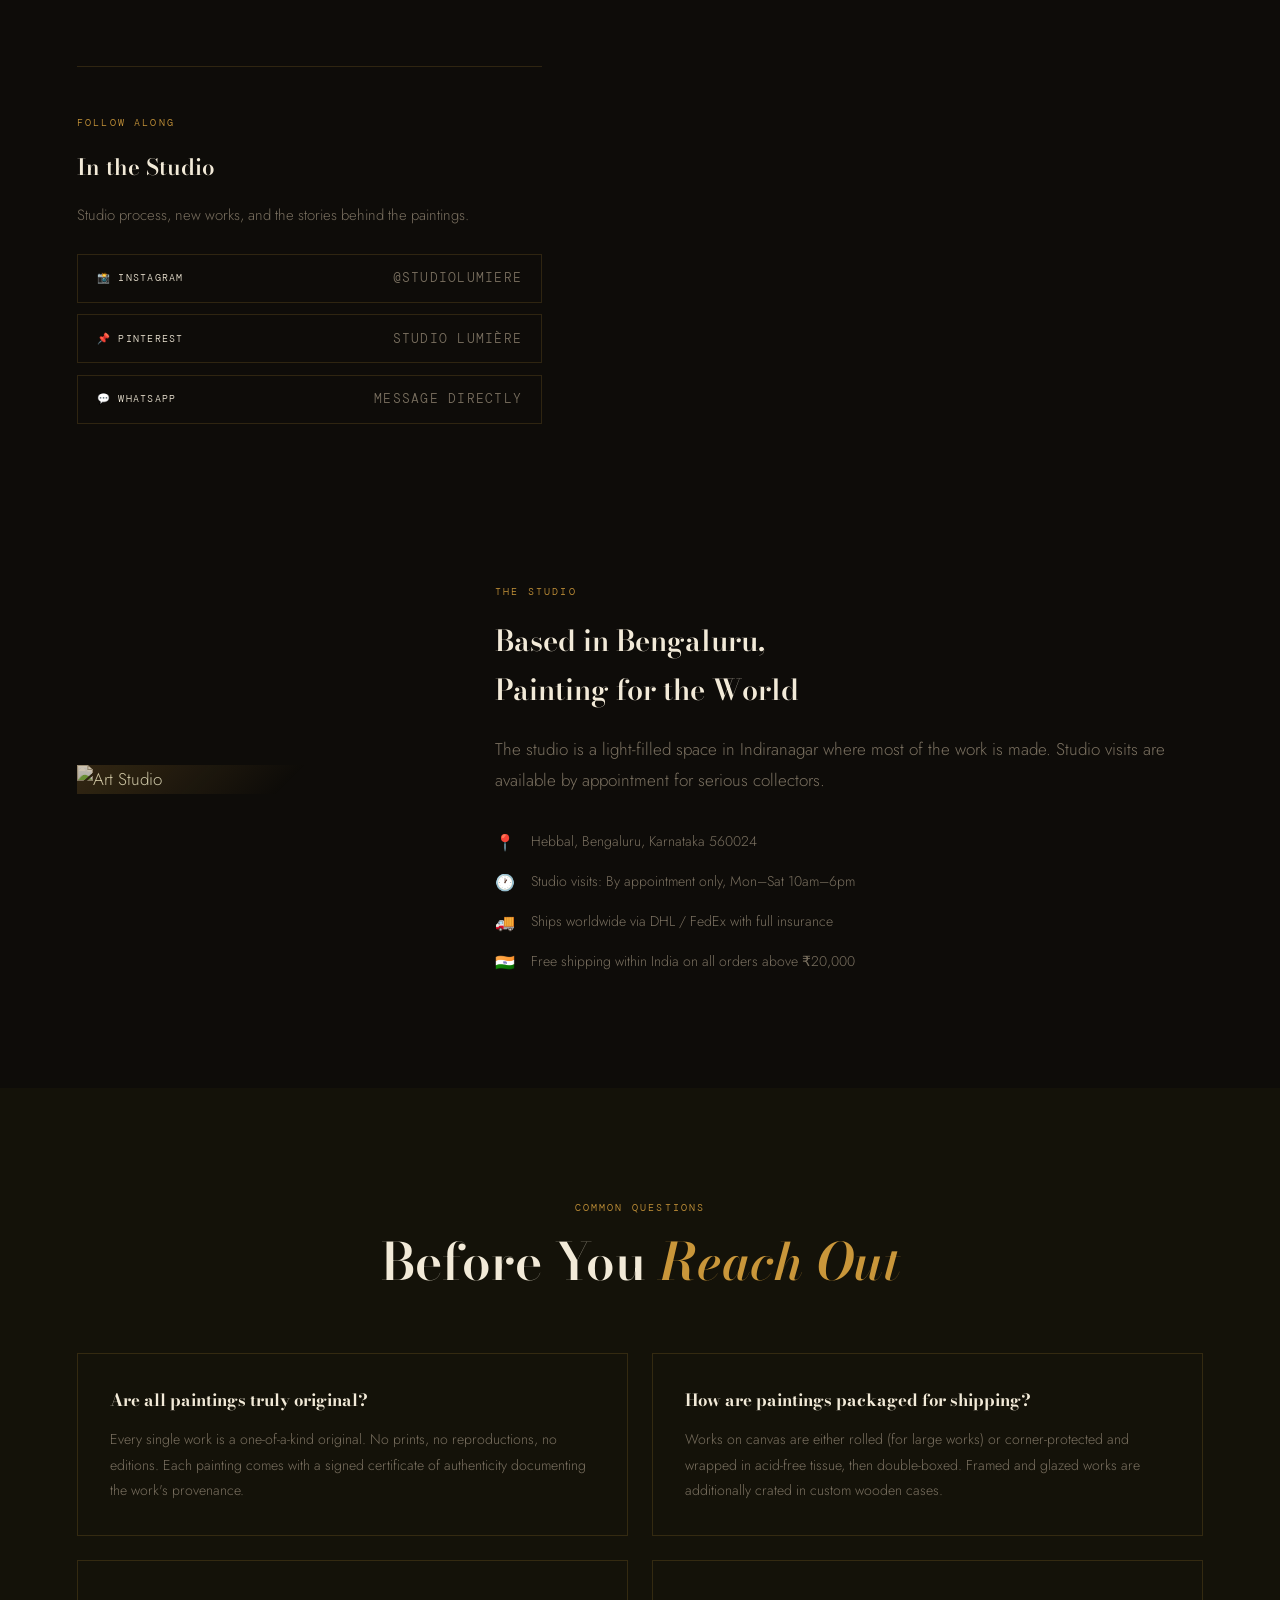
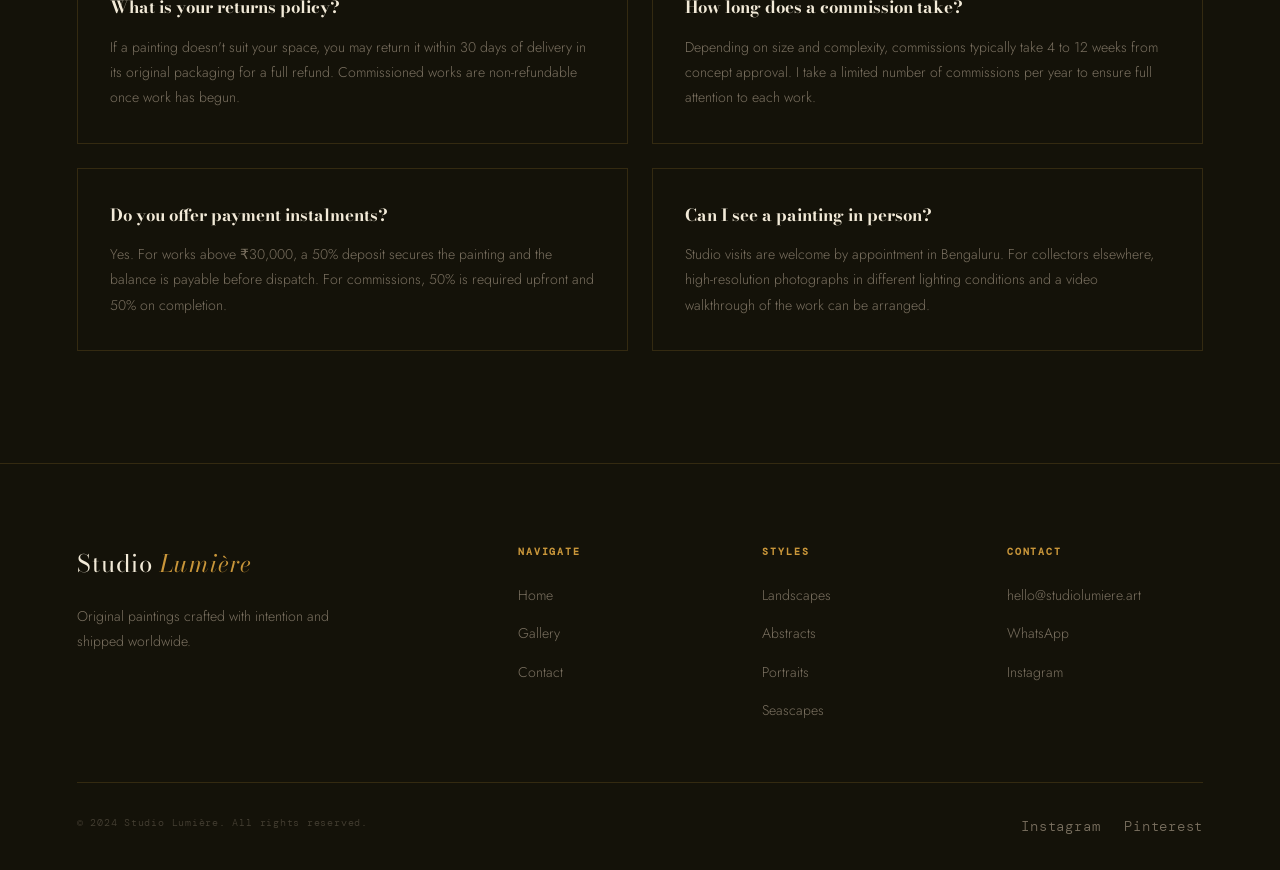
==== commit a2b7b5e6: "Fix typo in contact.html" ====
--- a/contact.html
+++ b/contact.html
@@ -209,7 +209,7 @@
 <div class="page-hero">
   <p class="breadcrumb"><a href="index.html">Home</a> / Contact</p>
   <h1>Get in <em>Touch</em></h1>
-  <p>Whether you'd like to purchase a painting, commission an original work, or simply say hello — I'd love to hear from you.</p>
+  <p>Whether you'd like to purchase a painting, commission an originl work, or simply say hello — I'd love to hear from you.</p>
 </div>
 
 <!-- CONTACT SECTION -->
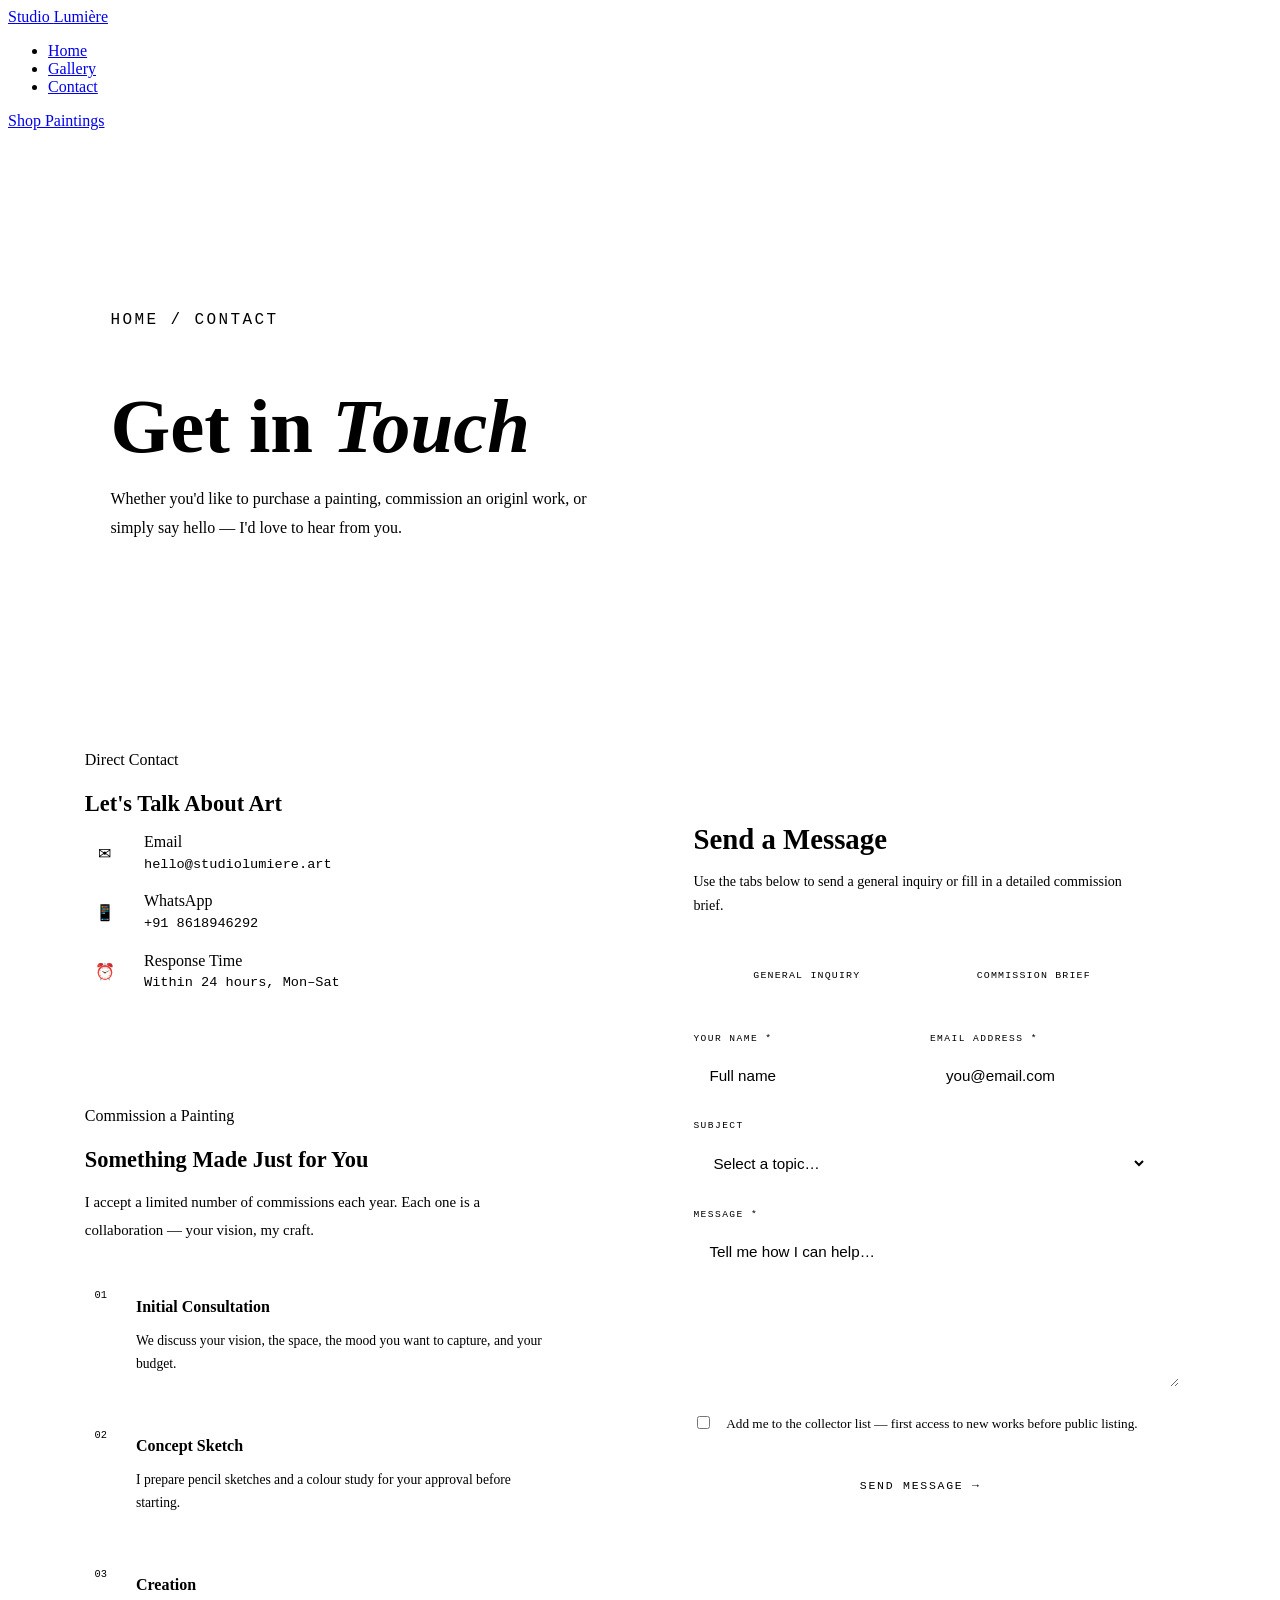
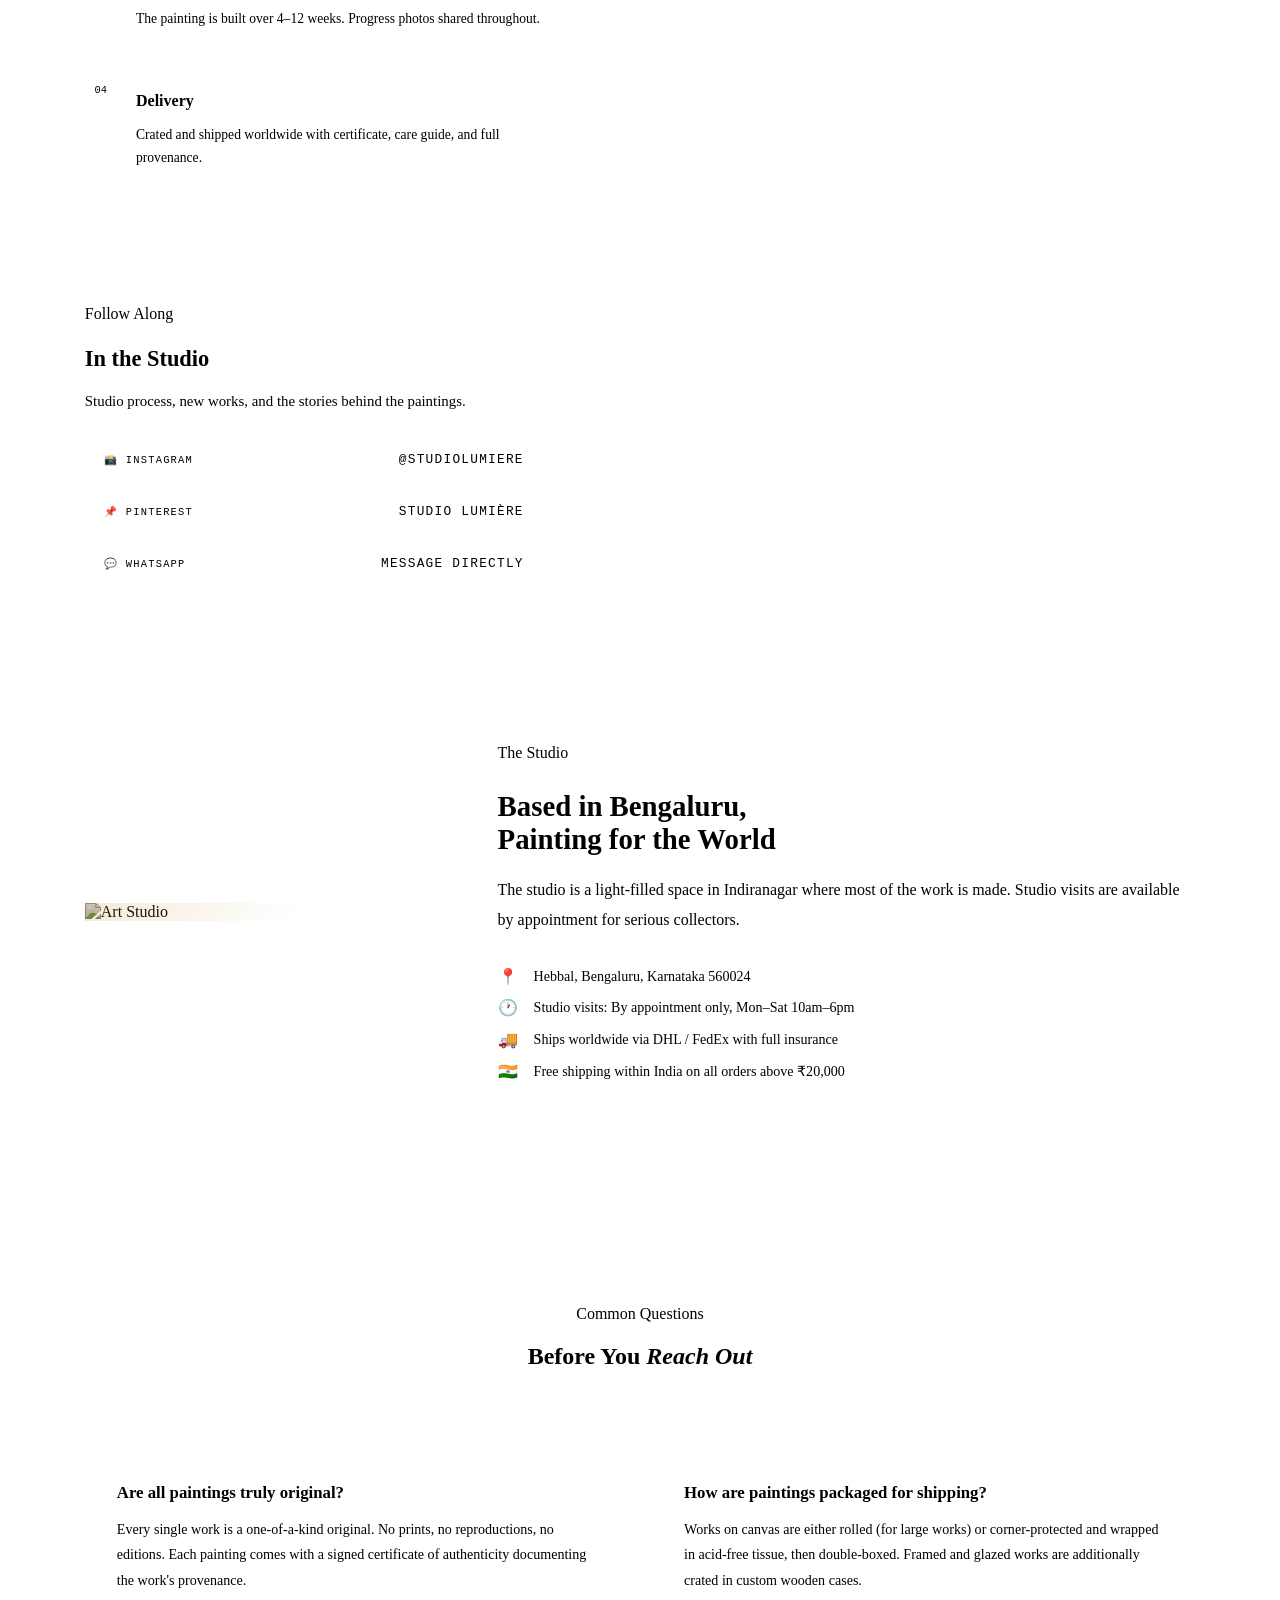
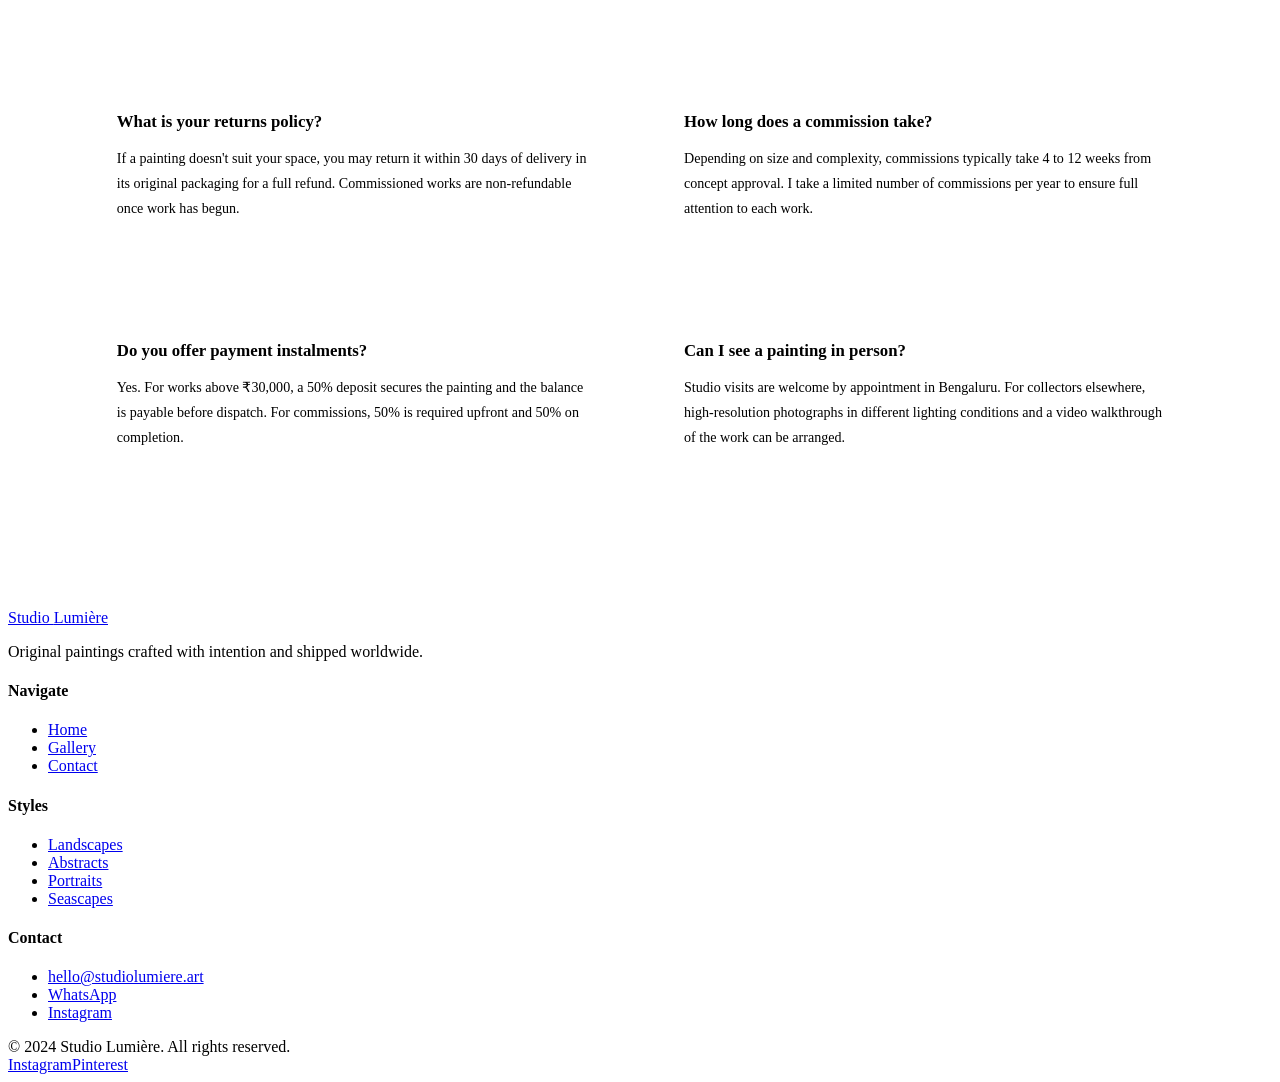
==== commit 660d0e74: "Fix stylesheet link attribute in contact.html Corrected the attribute in the link tag for the styles" ====
--- a/contact.html
+++ b/contact.html
@@ -4,7 +4,7 @@
   <meta charset="UTF-8"/>
   <meta name="viewport" content="width=device-width, initial-scale=1.0"/>
   <title>Contact & Commission — Studio Lumière</title>
-  <link rel="stylesheet" href="style.css"/>
+  <link rel="stylesheet" h="style.css"/>
   <style>
     /* ── PAGE HERO ── */
     .page-hero {
